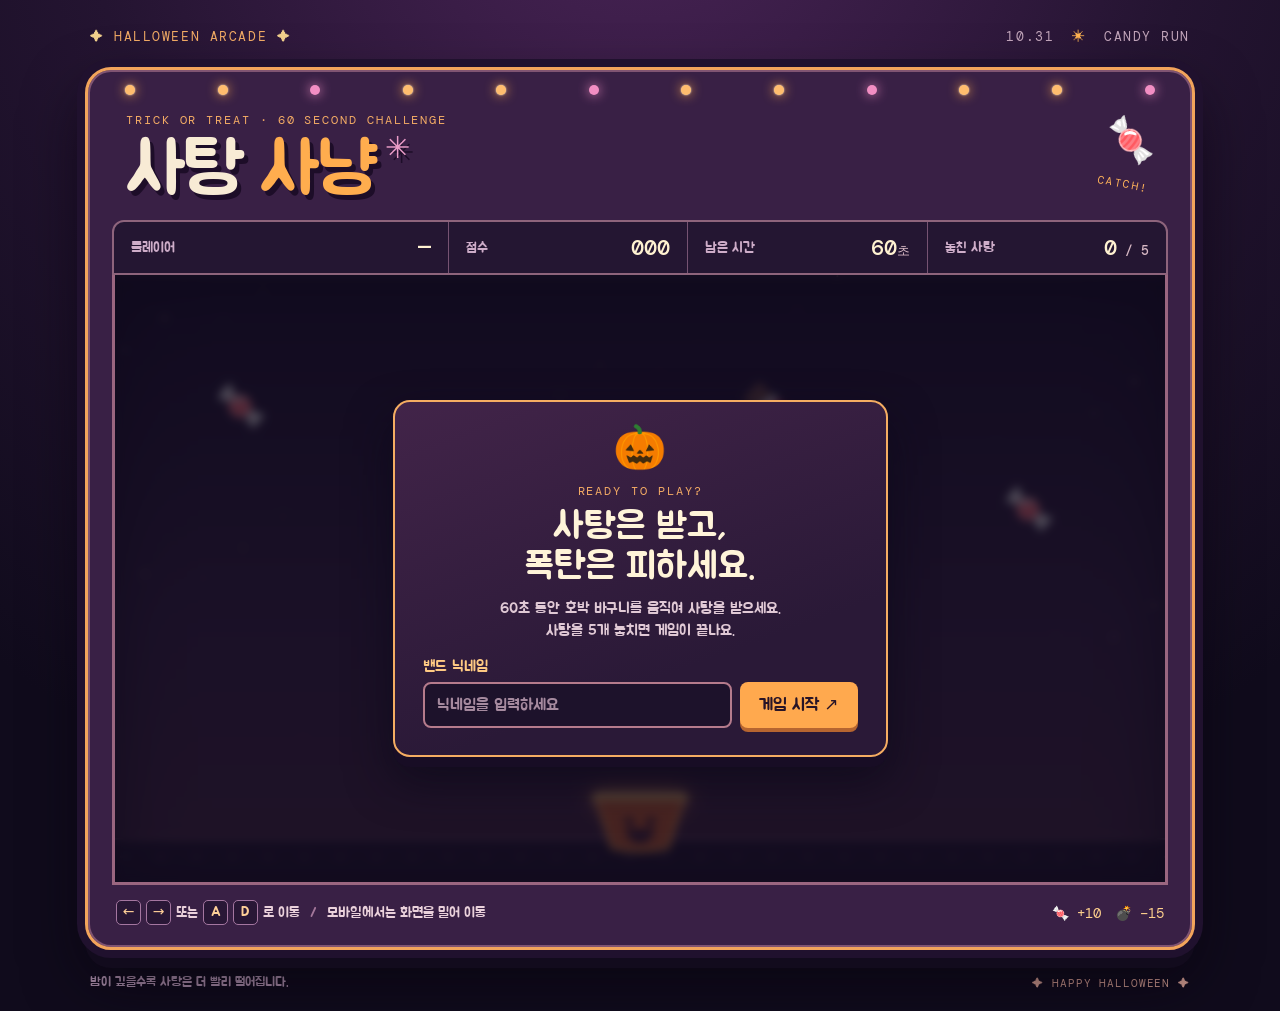
==== index.html @ 0d66e03f "Publish Halloween candy catch game" ====
<!doctype html>
<html lang="ko">
<head>
  <meta charset="utf-8">
  <meta name="viewport" content="width=device-width, initial-scale=1, viewport-fit=cover">
  <meta name="theme-color" content="#100b1c">
  <meta name="description" content="하늘에서 떨어지는 핼러윈 사탕을 호박 바구니에 받아 보세요.">
  <title>사탕 사냥 — 핼러윈 게임</title>
  <link rel="icon" type="image/svg+xml" href="data:image/svg+xml,%3Csvg xmlns='http://www.w3.org/2000/svg' viewBox='0 0 64 64'%3E%3Crect width='64' height='64' rx='14' fill='%23170c29'/%3E%3Ctext x='32' y='47' text-anchor='middle' font-size='42'%3E%F0%9F%8E%83%3C/text%3E%3C/svg%3E">
  <link rel="stylesheet" href="./style.css">
  <script src="./game.js" defer></script>
</head>
<body>
  <main class="shell">
    <header class="masthead">
      <div class="brand"><span class="brand-icon" aria-hidden="true">✦</span> HALLOWEEN ARCADE <span class="brand-icon" aria-hidden="true">✦</span></div>
      <div class="masthead-side">10.31 <span aria-hidden="true">✳</span> CANDY RUN</div>
    </header>

    <section class="machine" aria-label="사탕 사냥 게임">
      <div class="machine-top"><span class="bulb"></span><span class="bulb"></span><span class="bulb"></span><span class="bulb"></span><span class="bulb"></span><span class="bulb"></span><span class="bulb"></span><span class="bulb"></span><span class="bulb"></span><span class="bulb"></span><span class="bulb"></span><span class="bulb"></span></div>
      <div class="title-row">
        <div><div class="eyebrow">TRICK OR TREAT · 60 SECOND CHALLENGE</div><h1>사탕 <em>사냥</em><span class="title-spark" aria-hidden="true">✳</span></h1></div>
        <div class="title-stamp" aria-hidden="true">🍬<br><span>CATCH!</span></div>
      </div>

      <div class="hud" aria-live="polite">
        <div class="hud-item"><span class="hud-label">플레이어</span><strong id="player-name">—</strong></div>
        <div class="hud-item"><span class="hud-label">점수</span><strong id="score">000</strong></div>
        <div class="hud-item"><span class="hud-label">남은 시간</span><strong id="time">60<span class="unit">초</span></strong></div>
        <div class="hud-item"><span class="hud-label">놓친 사탕</span><strong id="misses">0<span class="unit"> / 5</span></strong></div>
      </div>

      <div class="screen-wrap">
        <canvas id="game" width="900" height="520" aria-label="사탕과 폭탄이 떨어지는 게임 화면"></canvas>
        <div class="screen-vignette" aria-hidden="true"></div>
        <div id="start-panel" class="overlay">
          <div class="card">
            <span class="card-icon" aria-hidden="true">🎃</span>
            <div class="card-kicker">READY TO PLAY?</div>
            <h2>사탕은 받고,<br>폭탄은 피하세요.</h2>
            <p>60초 동안 호박 바구니를 움직여 사탕을 받으세요.<br>사탕을 5개 놓치면 게임이 끝나요.</p>
            <form id="start-form">
              <label for="nickname">밴드 닉네임</label>
              <div class="form-row"><input id="nickname" name="nickname" type="text" maxlength="16" autocomplete="nickname" placeholder="닉네임을 입력하세요" required><button type="submit">게임 시작 <span aria-hidden="true">↗</span></button></div>
            </form>
          </div>
        </div>
        <div id="end-panel" class="overlay hidden" role="dialog" aria-modal="true" aria-labelledby="end-title">
          <div class="card end-card">
            <span class="card-icon" aria-hidden="true">🍬</span>
            <div class="card-kicker">GAME OVER</div>
            <h2 id="end-title">사탕 수확 완료!</h2>
            <p id="end-summary"></p>
            <div class="final-score"><span>최종 점수</span><strong id="final-score">0</strong></div>
            <button type="button" id="again-button" class="again-button">다시 도전하기 <span aria-hidden="true">↗</span></button>
          </div>
        </div>
      </div>

      <div class="machine-bottom">
        <div class="instructions"><span class="keycap">←</span><span class="keycap">→</span> 또는 <span class="keycap">A</span><span class="keycap">D</span>로 이동 <span class="divider">/</span> 모바일에서는 화면을 밀어 이동</div>
        <div class="legend"><span>🍬 +10</span><span>💣 −15</span></div>
      </div>
      <div class="touch-controls" aria-label="모바일 이동 버튼"><button type="button" id="left-button" aria-label="왼쪽으로 이동">←</button><span>바구니 이동</span><button type="button" id="right-button" aria-label="오른쪽으로 이동">→</button></div>
    </section>
    <footer><span>밤이 깊을수록 사탕은 더 빨리 떨어집니다.</span><span>✦ HAPPY HALLOWEEN ✦</span></footer>
  </main>
</body>
</html>
---- style.css ----
@import url('https://fonts.googleapis.com/css2?family=DM+Mono:wght@400;500&family=Jua&display=swap');
:root{font-family:'Jua',system-ui,sans-serif;color:#f8ebd5;background:#100b1c;font-synthesis:none}
*{box-sizing:border-box}body{margin:0;min-width:320px;background:radial-gradient(circle at 50% -15%,#4b2458 0,#241431 42%,#100b1c 78%);min-height:100vh}button,input{font:inherit}button{cursor:pointer}.shell{width:min(1110px,calc(100% - 32px));margin:auto;padding:28px 0 20px}.masthead,footer{display:flex;justify-content:space-between;align-items:center}.masthead{font-family:'DM Mono',monospace;color:#f3ab65;font-size:13px;letter-spacing:.12em;padding:0 5px 22px}.brand-icon{color:#f3d18d}.masthead-side{color:#c3a6bb}.masthead-side span{padding:0 8px;color:#ffb451}.machine{position:relative;background:#392045;border:3px solid #f2a45b;border-radius:26px;padding:14px 24px 22px;box-shadow:0 0 0 8px #20112e,0 18px 0 #120b1d,0 28px 60px #07030caa,inset 0 0 0 2px #805472}.machine-top{display:flex;justify-content:space-between;gap:12px;padding:1px 13px 12px}.bulb{width:10px;height:10px;border-radius:50%;background:#ffbd6e;box-shadow:0 0 12px #ffab49,0 0 2px #fff;flex:0 0 auto}.bulb:nth-child(3n){background:#f28ec3;box-shadow:0 0 12px #f28ec3}.title-row{display:flex;align-items:center;justify-content:space-between;padding:5px 14px 14px}.eyebrow,.card-kicker{font-family:'DM Mono',monospace;font-size:12px;letter-spacing:.16em;color:#f3ab65}.title-row h1{font-size:clamp(38px,6vw,72px);line-height:1;margin:6px 0 0;letter-spacing:-.04em;text-shadow:4px 5px 0 #1d0d28}.title-row h1 em{font-style:normal;color:#ffad4e}.title-spark{font-size:.42em;vertical-align:top;margin-left:10px;color:#e99bc7}.title-stamp{text-align:center;font-size:42px;transform:rotate(11deg);line-height:.8}.title-stamp span{font-family:'DM Mono',monospace;font-size:11px;letter-spacing:.15em;color:#ffb35a}.hud{display:grid;grid-template-columns:1.4fr 1fr 1fr 1fr;gap:1px;background:#765372;border:2px solid #8e647c;border-radius:12px 12px 0 0;overflow:hidden}.hud-item{background:#241632;display:flex;align-items:center;justify-content:space-between;gap:8px;padding:11px 17px;min-width:0}.hud-label{font-size:14px;color:#ceadc9}.hud strong{font-family:'DM Mono',monospace;color:#fff2d1;font-size:22px;font-weight:500;white-space:nowrap;overflow:hidden;text-overflow:ellipsis}.hud .unit{font-size:13px;color:#d7b8c4}.screen-wrap{position:relative;aspect-ratio:900/520;overflow:hidden;border:3px solid #9a6680;border-top:0;background:#151125;touch-action:none}.screen-wrap canvas{display:block;width:100%;height:100%}.screen-vignette{pointer-events:none;position:absolute;inset:0;box-shadow:inset 0 0 60px #0c081aaa}.overlay{position:absolute;inset:0;display:flex;align-items:center;justify-content:center;padding:18px;background:#100b1cb8;backdrop-filter:blur(5px)}.hidden{display:none}.card{width:min(495px,100%);max-height:100%;overflow:auto;text-align:center;padding:24px 28px 27px;border:2px solid #f5ad62;border-radius:17px;background:linear-gradient(160deg,#422449,#2a1937 70%);box-shadow:0 10px 0 #180d25,0 22px 45px #0a0718aa}.card-icon{display:block;font-size:43px;line-height:1.1;margin-bottom:9px}.card h2{font-size:clamp(25px,3.6vw,37px);line-height:1.1;margin:8px 0 10px;color:#fff4d9}.card p{font-size:15px;line-height:1.45;color:#e0c9d5;margin:0 0 15px}.card label{display:block;text-align:left;color:#ffca83;font-size:15px;margin-bottom:6px}.form-row{display:flex;gap:8px}.form-row input{min-width:0;flex:1;border:2px solid #b57b8c;border-radius:8px;background:#1d122b;color:white;padding:11px 12px;outline:none;font-size:16px}.form-row input::placeholder{color:#a68a9f}.form-row input:focus{border-color:#ffd184;box-shadow:0 0 0 3px #e99d6338}.form-row button,.again-button{border:0;border-radius:8px;background:#ffa94e;color:#281427;padding:11px 19px;font-size:17px;box-shadow:0 4px 0 #b66530;white-space:nowrap}.form-row button:hover,.again-button:hover{background:#ffc476}.form-row button:active,.again-button:active{transform:translateY(3px);box-shadow:0 1px 0 #b66530}.machine-bottom{display:flex;align-items:center;justify-content:space-between;gap:14px;padding:15px 4px 0;font-size:14px;color:#ead1db}.instructions{display:flex;align-items:center;gap:5px;flex-wrap:wrap}.keycap{border:1px solid #a476a0;background:#291736;border-radius:5px;min-width:25px;height:25px;text-align:center;line-height:23px;color:#ffd098}.divider{color:#a4779b;margin:0 5px}.legend{display:flex;gap:14px;font-family:'DM Mono',monospace;color:#ffd18d;white-space:nowrap}.touch-controls{display:none}.final-score{border:1px solid #ab7389;background:#251533;border-radius:10px;margin:17px 0 20px;padding:10px;display:flex;align-items:center;justify-content:center;gap:22px}.final-score span{color:#d7b6cc}.final-score strong{font-family:'DM Mono',monospace;font-size:31px;color:#ffb654}.again-button{width:100%}footer{padding:25px 5px 0;font-size:13px;color:#a98da9}footer span:last-child{font-family:'DM Mono',monospace;color:#cf9b8f;font-size:11px;letter-spacing:.08em}
@media(max-width:700px){.shell{width:min(100% - 20px,540px);padding:13px 0}.masthead{font-size:10px;padding-bottom:17px}.masthead-side{display:none}.machine{padding:10px 10px 14px;border-radius:19px;box-shadow:0 0 0 4px #20112e,0 13px 0 #120b1d}.machine-top{padding:1px 4px 8px;gap:5px}.bulb{width:6px;height:6px}.title-row{padding:7px 5px 13px}.title-row h1{font-size:42px}.eyebrow{font-size:9px}.title-stamp{font-size:30px}.title-stamp span{font-size:8px}.hud{grid-template-columns:repeat(4,1fr)}.hud-item{display:block;text-align:center;padding:7px 2px}.hud-label{display:block;font-size:11px;margin-bottom:1px}.hud strong{display:block;font-size:16px}.hud .unit{font-size:10px}.screen-wrap{aspect-ratio:4/5}.overlay{padding:10px}.card{padding:16px 15px 20px}.card-icon{font-size:32px;margin-bottom:4px}.card-kicker{font-size:10px}.card h2{font-size:26px;margin:5px 0}.card p{font-size:13px;margin-bottom:10px}.card label{font-size:13px}.form-row{flex-direction:column}.form-row input,.form-row button{padding:9px;font-size:15px}.machine-bottom{padding:12px 3px 0;display:block;font-size:12px}.keycap{min-width:21px;height:21px;line-height:19px}.legend{margin-top:8px;font-size:12px}.touch-controls{display:flex;align-items:center;justify-content:space-between;margin:11px 2px 0;gap:13px;color:#d3b4cd;font-size:13px}.touch-controls button{flex:1;border:2px solid #a7759c;background:#281636;color:#ffd185;border-radius:8px;height:48px;font-size:27px;touch-action:none}.touch-controls button:active{background:#57315c}footer{display:block;text-align:center;padding-top:23px}footer span:last-child{display:none}}
@media(max-width:375px){.title-row h1{font-size:35px}.screen-wrap{aspect-ratio:4/5.5}.card h2{font-size:23px}.card p{font-size:12px}.card{padding:10px}}
@media(prefers-reduced-motion:reduce){*{scroll-behavior:auto!important}}
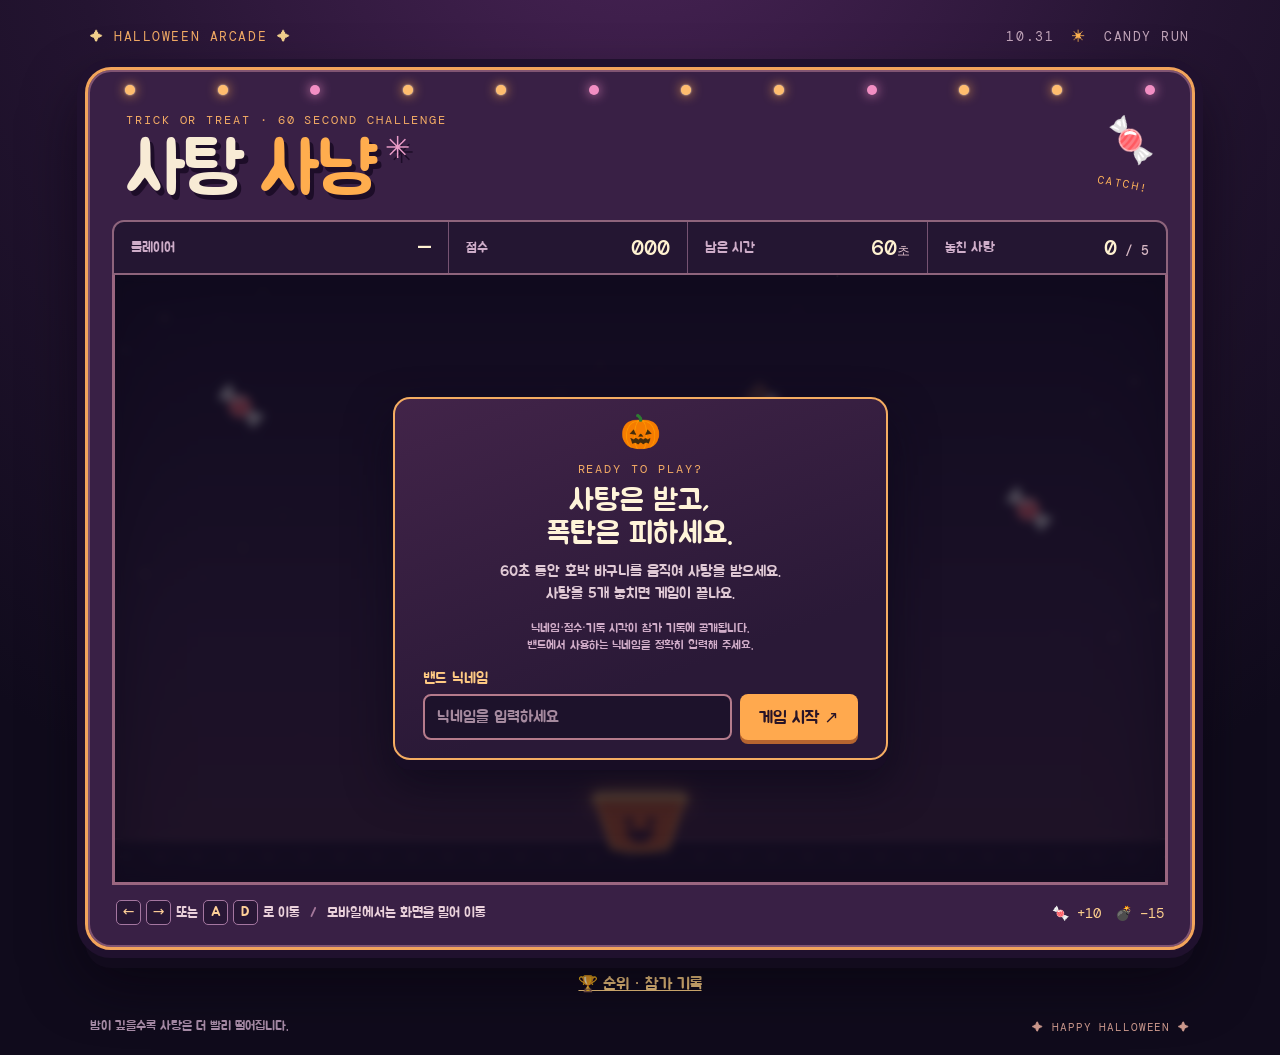
==== commit 00cffa27: "Save verified game records and add rankings with CSV export" ====
--- a/index.html
+++ b/index.html
@@ -8,7 +8,7 @@
   <title>사탕 사냥 — 핼러윈 게임</title>
   <link rel="icon" type="image/svg+xml" href="data:image/svg+xml,%3Csvg xmlns='http://www.w3.org/2000/svg' viewBox='0 0 64 64'%3E%3Crect width='64' height='64' rx='14' fill='%23170c29'/%3E%3Ctext x='32' y='47' text-anchor='middle' font-size='42'%3E%F0%9F%8E%83%3C/text%3E%3C/svg%3E">
   <link rel="stylesheet" href="./style.css">
-  <script src="./game.js" defer></script>
+  <script type="module" src="./game.js"></script>
 </head>
 <body>
   <main class="shell">
@@ -40,7 +40,7 @@
             <div class="card-kicker">READY TO PLAY?</div>
             <h2>사탕은 받고,<br>폭탄은 피하세요.</h2>
             <p>60초 동안 호박 바구니를 움직여 사탕을 받으세요.<br>사탕을 5개 놓치면 게임이 끝나요.</p>
-            <form id="start-form">
+            <p class="record-notice">닉네임·점수·기록 시각이 참가 기록에 공개됩니다.<br>밴드에서 사용하는 닉네임을 정확히 입력해 주세요.</p><p id="start-status" role="status"></p><form id="start-form">
               <label for="nickname">밴드 닉네임</label>
               <div class="form-row"><input id="nickname" name="nickname" type="text" maxlength="16" autocomplete="nickname" placeholder="닉네임을 입력하세요" required><button type="submit">게임 시작 <span aria-hidden="true">↗</span></button></div>
             </form>
@@ -53,7 +53,7 @@
             <h2 id="end-title">사탕 수확 완료!</h2>
             <p id="end-summary"></p>
             <div class="final-score"><span>최종 점수</span><strong id="final-score">0</strong></div>
-            <button type="button" id="again-button" class="again-button">다시 도전하기 <span aria-hidden="true">↗</span></button>
+            <p id="save-status" role="status"></p><button type="button" id="retry-save" class="again-button" hidden>기록 다시 저장</button><a class="records-link" href="./records.html">순위와 참가 기록 보기</a><button type="button" id="again-button" class="again-button">다시 도전하기 <span aria-hidden="true">↗</span></button>
           </div>
         </div>
       </div>
@@ -64,7 +64,7 @@
       </div>
       <div class="touch-controls" aria-label="모바일 이동 버튼"><button type="button" id="left-button" aria-label="왼쪽으로 이동">←</button><span>바구니 이동</span><button type="button" id="right-button" aria-label="오른쪽으로 이동">→</button></div>
     </section>
-    <footer><span>밤이 깊을수록 사탕은 더 빨리 떨어집니다.</span><span>✦ HAPPY HALLOWEEN ✦</span></footer>
+    <nav class="records-nav"><a href="./records.html">🏆 순위 · 참가 기록</a></nav><footer><span>밤이 깊을수록 사탕은 더 빨리 떨어집니다.</span><span>✦ HAPPY HALLOWEEN ✦</span></footer>
   </main>
 </body>
 </html>
--- a/style.css
+++ b/style.css
@@ -4,3 +4,5 @@
 @media(max-width:700px){.shell{width:min(100% - 20px,540px);padding:13px 0}.masthead{font-size:10px;padding-bottom:17px}.masthead-side{display:none}.machine{padding:10px 10px 14px;border-radius:19px;box-shadow:0 0 0 4px #20112e,0 13px 0 #120b1d}.machine-top{padding:1px 4px 8px;gap:5px}.bulb{width:6px;height:6px}.title-row{padding:7px 5px 13px}.title-row h1{font-size:42px}.eyebrow{font-size:9px}.title-stamp{font-size:30px}.title-stamp span{font-size:8px}.hud{grid-template-columns:repeat(4,1fr)}.hud-item{display:block;text-align:center;padding:7px 2px}.hud-label{display:block;font-size:11px;margin-bottom:1px}.hud strong{display:block;font-size:16px}.hud .unit{font-size:10px}.screen-wrap{aspect-ratio:4/5}.overlay{padding:10px}.card{padding:16px 15px 20px}.card-icon{font-size:32px;margin-bottom:4px}.card-kicker{font-size:10px}.card h2{font-size:26px;margin:5px 0}.card p{font-size:13px;margin-bottom:10px}.card label{font-size:13px}.form-row{flex-direction:column}.form-row input,.form-row button{padding:9px;font-size:15px}.machine-bottom{padding:12px 3px 0;display:block;font-size:12px}.keycap{min-width:21px;height:21px;line-height:19px}.legend{margin-top:8px;font-size:12px}.touch-controls{display:flex;align-items:center;justify-content:space-between;margin:11px 2px 0;gap:13px;color:#d3b4cd;font-size:13px}.touch-controls button{flex:1;border:2px solid #a7759c;background:#281636;color:#ffd185;border-radius:8px;height:48px;font-size:27px;touch-action:none}.touch-controls button:active{background:#57315c}footer{display:block;text-align:center;padding-top:23px}footer span:last-child{display:none}}
 @media(max-width:375px){.title-row h1{font-size:35px}.screen-wrap{aspect-ratio:4/5.5}.card h2{font-size:23px}.card p{font-size:12px}.card{padding:10px}}
 @media(prefers-reduced-motion:reduce){*{scroll-behavior:auto!important}}
+
+button:disabled{opacity:.55;cursor:wait}.record-notice{font-size:12px!important;color:#d1adc9!important;margin:8px 0!important}#start-status,#save-status{font-size:14px;color:#ffce86}.records-link{display:block;margin:12px;color:#ffd286;font-size:15px}.records-nav{text-align:center;margin-top:24px}.records-nav a{color:#ffd286}#retry-save{margin-bottom:8px}.card{padding-top:17px;padding-bottom:18px}.card-icon{font-size:33px}.card h2{font-size:30px}@media(max-width:700px){.card h2{font-size:23px}.card-icon{font-size:27px}.card{padding:12px}.record-notice{font-size:11px!important}.screen-wrap{aspect-ratio:4/5.5}}
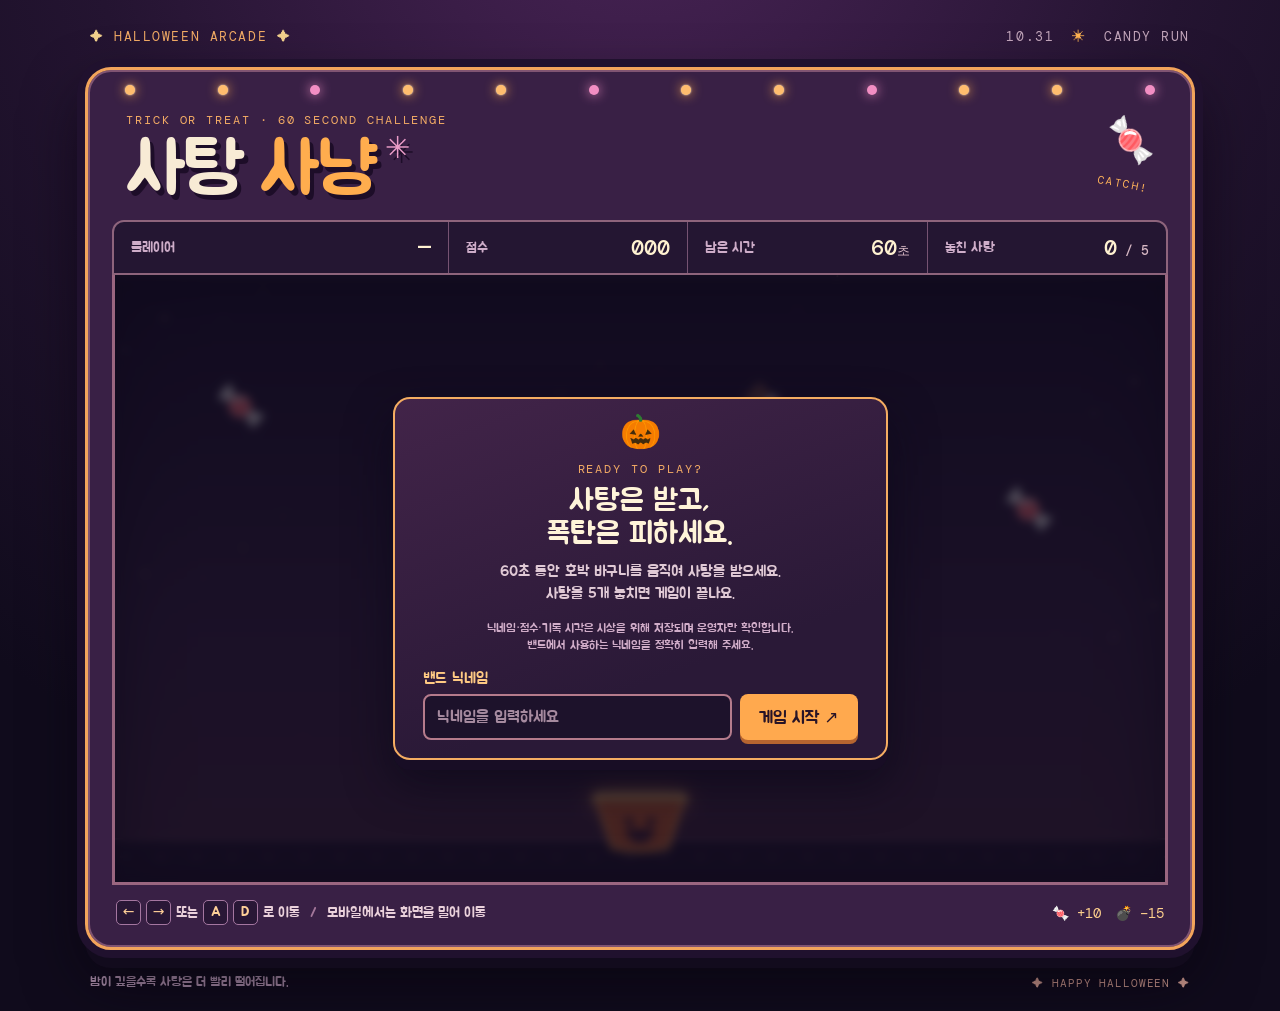
==== commit 930c93fb: "Restrict record viewing to password-protected admin page" ====
--- a/index.html
+++ b/index.html
@@ -40,7 +40,7 @@
             <div class="card-kicker">READY TO PLAY?</div>
             <h2>사탕은 받고,<br>폭탄은 피하세요.</h2>
             <p>60초 동안 호박 바구니를 움직여 사탕을 받으세요.<br>사탕을 5개 놓치면 게임이 끝나요.</p>
-            <p class="record-notice">닉네임·점수·기록 시각이 참가 기록에 공개됩니다.<br>밴드에서 사용하는 닉네임을 정확히 입력해 주세요.</p><p id="start-status" role="status"></p><form id="start-form">
+            <p class="record-notice">닉네임·점수·기록 시각은 시상을 위해 저장되며 운영자만 확인합니다.<br>밴드에서 사용하는 닉네임을 정확히 입력해 주세요.</p><p id="start-status" role="status"></p><form id="start-form">
               <label for="nickname">밴드 닉네임</label>
               <div class="form-row"><input id="nickname" name="nickname" type="text" maxlength="16" autocomplete="nickname" placeholder="닉네임을 입력하세요" required><button type="submit">게임 시작 <span aria-hidden="true">↗</span></button></div>
             </form>
@@ -53,7 +53,7 @@
             <h2 id="end-title">사탕 수확 완료!</h2>
             <p id="end-summary"></p>
             <div class="final-score"><span>최종 점수</span><strong id="final-score">0</strong></div>
-            <p id="save-status" role="status"></p><button type="button" id="retry-save" class="again-button" hidden>기록 다시 저장</button><a class="records-link" href="./records.html">순위와 참가 기록 보기</a><button type="button" id="again-button" class="again-button">다시 도전하기 <span aria-hidden="true">↗</span></button>
+            <p id="save-status" role="status"></p><button type="button" id="retry-save" class="again-button" hidden>기록 다시 저장</button><button type="button" id="again-button" class="again-button">다시 도전하기 <span aria-hidden="true">↗</span></button>
           </div>
         </div>
       </div>
@@ -64,7 +64,7 @@
       </div>
       <div class="touch-controls" aria-label="모바일 이동 버튼"><button type="button" id="left-button" aria-label="왼쪽으로 이동">←</button><span>바구니 이동</span><button type="button" id="right-button" aria-label="오른쪽으로 이동">→</button></div>
     </section>
-    <nav class="records-nav"><a href="./records.html">🏆 순위 · 참가 기록</a></nav><footer><span>밤이 깊을수록 사탕은 더 빨리 떨어집니다.</span><span>✦ HAPPY HALLOWEEN ✦</span></footer>
+    <footer><span>밤이 깊을수록 사탕은 더 빨리 떨어집니다.</span><span>✦ HAPPY HALLOWEEN ✦</span></footer>
   </main>
 </body>
 </html>
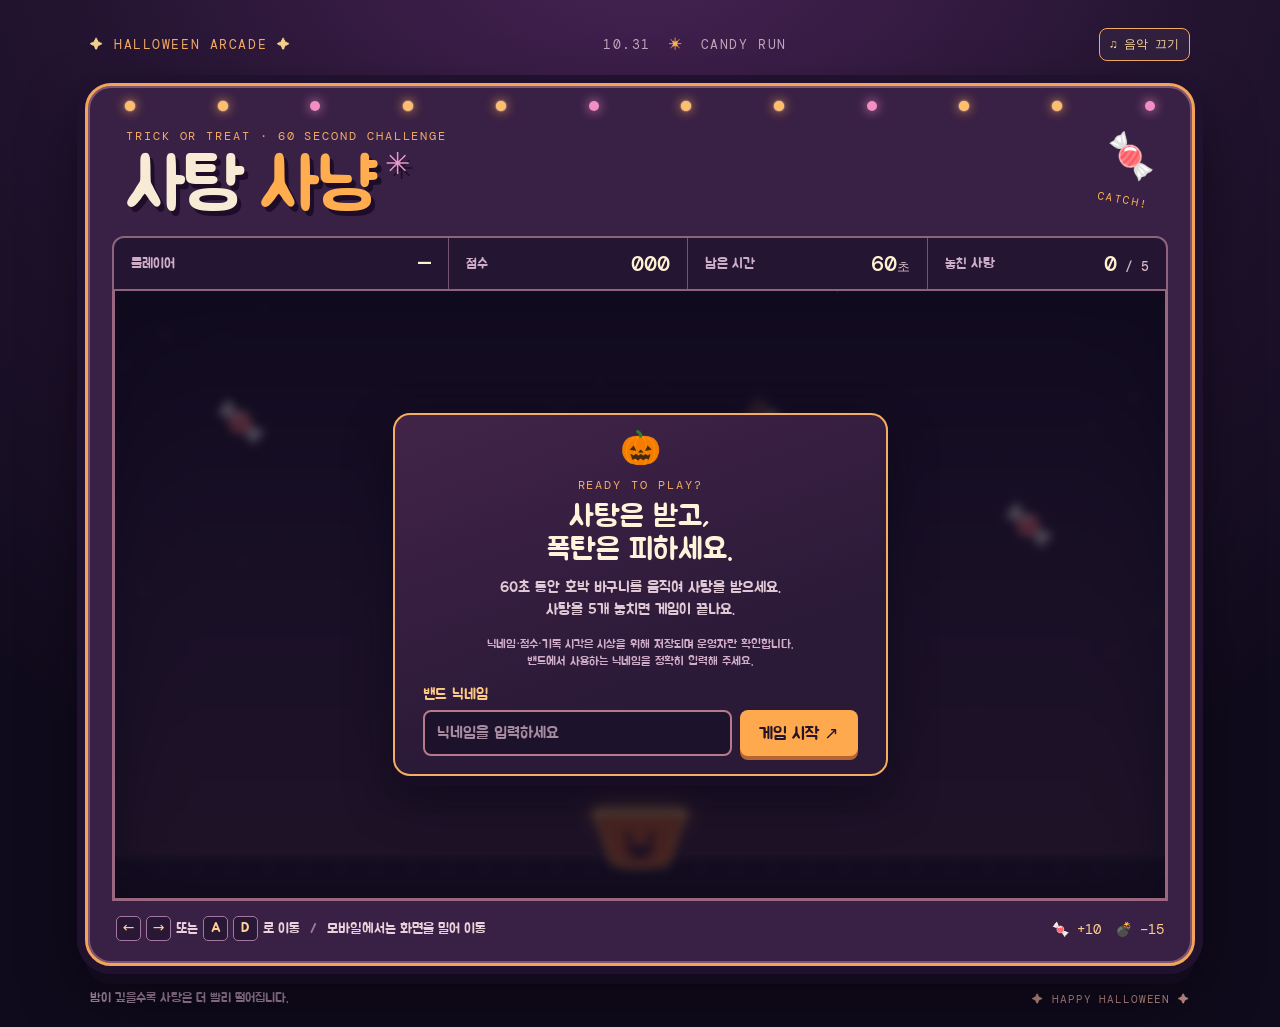
==== commit 465bb49a: "Add original chiptune background music to both games" ====
--- a/index.html
+++ b/index.html
@@ -7,14 +7,15 @@
   <meta name="description" content="하늘에서 떨어지는 핼러윈 사탕을 호박 바구니에 받아 보세요.">
   <title>사탕 사냥 — 핼러윈 게임</title>
   <link rel="icon" type="image/svg+xml" href="data:image/svg+xml,%3Csvg xmlns='http://www.w3.org/2000/svg' viewBox='0 0 64 64'%3E%3Crect width='64' height='64' rx='14' fill='%23170c29'/%3E%3Ctext x='32' y='47' text-anchor='middle' font-size='42'%3E%F0%9F%8E%83%3C/text%3E%3C/svg%3E">
-  <link rel="stylesheet" href="./style.css">
-  <script type="module" src="./game.js"></script>
+  <link rel="stylesheet" href="./style.css?v=3">
+  <script type="module" src="./game.js?v=3"></script>
 </head>
 <body>
   <main class="shell">
     <header class="masthead">
       <div class="brand"><span class="brand-icon" aria-hidden="true">✦</span> HALLOWEEN ARCADE <span class="brand-icon" aria-hidden="true">✦</span></div>
       <div class="masthead-side">10.31 <span aria-hidden="true">✳</span> CANDY RUN</div>
+      <button class="music-toggle" id="music-toggle" type="button">♫ 음악 끄기</button>
     </header>
 
     <section class="machine" aria-label="사탕 사냥 게임">
@@ -53,6 +54,7 @@
             <h2 id="end-title">사탕 수확 완료!</h2>
             <p id="end-summary"></p>
             <div class="final-score"><span>최종 점수</span><strong id="final-score">0</strong></div>
+            <p class="coin-award" id="coin-award" role="status">0코인 적립하세요</p>
             <p id="save-status" role="status"></p><button type="button" id="retry-save" class="again-button" hidden>기록 다시 저장</button><button type="button" id="again-button" class="again-button">다시 도전하기 <span aria-hidden="true">↗</span></button>
           </div>
         </div>
--- a/style.css
+++ b/style.css
@@ -6,3 +6,7 @@
 @media(prefers-reduced-motion:reduce){*{scroll-behavior:auto!important}}
 
 button:disabled{opacity:.55;cursor:wait}.record-notice{font-size:12px!important;color:#d1adc9!important;margin:8px 0!important}#start-status,#save-status{font-size:14px;color:#ffce86}.records-link{display:block;margin:12px;color:#ffd286;font-size:15px}.records-nav{text-align:center;margin-top:24px}.records-nav a{color:#ffd286}#retry-save{margin-bottom:8px}.card{padding-top:17px;padding-bottom:18px}.card-icon{font-size:33px}.card h2{font-size:30px}@media(max-width:700px){.card h2{font-size:23px}.card-icon{font-size:27px}.card{padding:12px}.record-notice{font-size:11px!important}.screen-wrap{aspect-ratio:4/5.5}}
+.coin-award{margin:-7px 0 14px!important;padding:10px 12px;border:2px solid #ffd18e;border-radius:9px;background:#69405d;color:#fff0c7!important;font-size:19px!important;font-weight:700;line-height:1.3!important}
+.music-toggle{flex:none;border:1px solid #f3ab65;border-radius:8px;background:#30203d;color:#ffdb9c;padding:7px 10px;font:600 12px 'DM Mono',monospace;letter-spacing:0;cursor:pointer}
+.music-toggle:hover,.music-toggle:focus-visible{background:#62436a;outline:2px solid #ffe0af;outline-offset:2px}
+@media(max-width:700px){.music-toggle{padding:6px 7px;font-size:10px}.masthead{gap:8px;letter-spacing:.02em}.brand{white-space:nowrap}}
